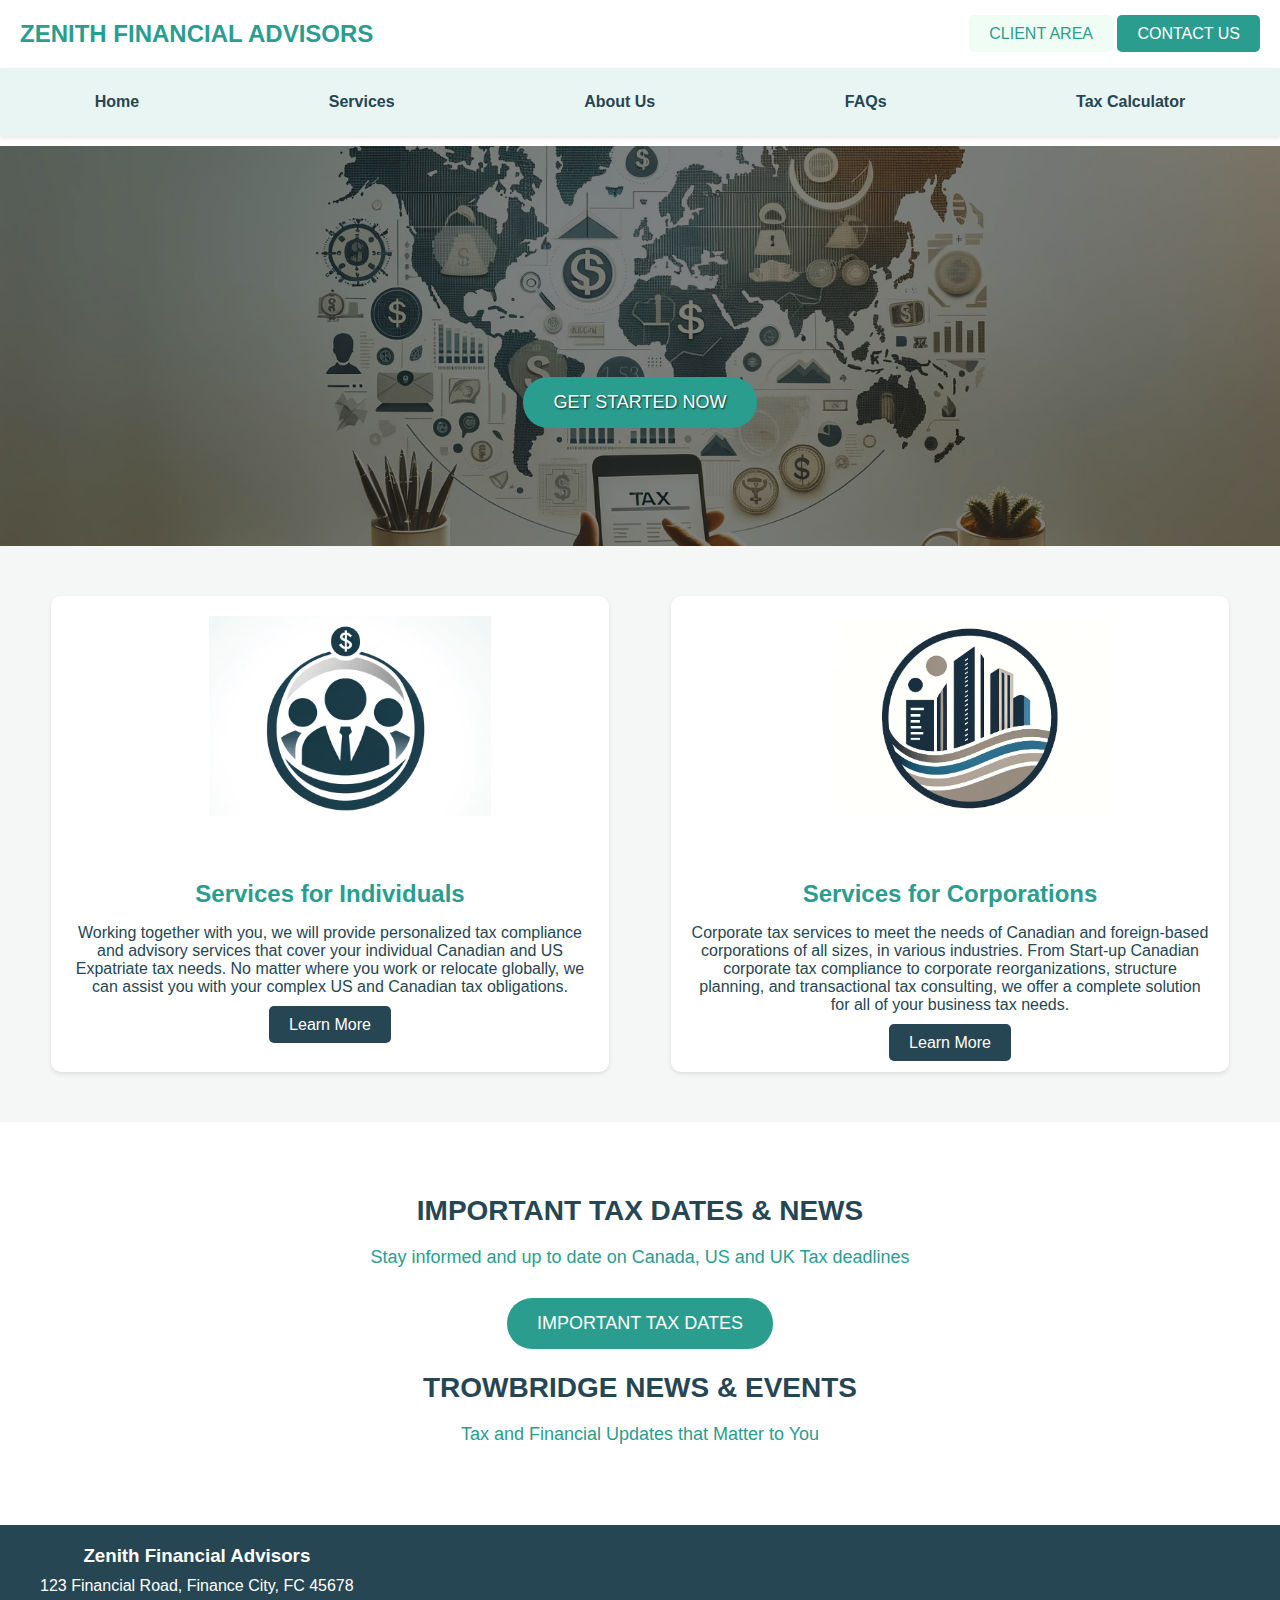
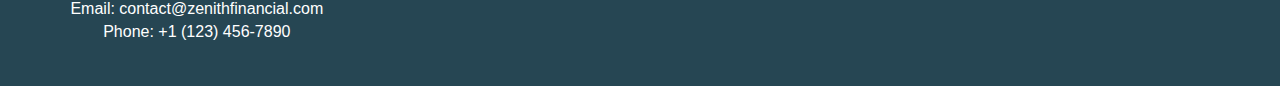
==== index.html @ e362892a "Initial Commit" ====
<!DOCTYPE html>
<html lang="en">
<head>
  <meta charset="UTF-8">
  <meta name="viewport" content="width=device-width, initial-scale=1.0">
  <title>Zenith Financial Advisors</title>
  <link rel="stylesheet" href="styles/main.css">
</head>
<body>
  <header class="header">
    <div class="container flex justify-between items-center">
      <div class="logo">ZENITH FINANCIAL ADVISORS</div>
      <div class="cta-buttons">
        <a href="client-area.html" class="btn btn-outline">CLIENT AREA</a>
        <a href="contact.html" class="btn btn-primary">CONTACT US</a>
      </div>
    </div>
    <nav class="menu">
      <a href="index.html" class="menu-item">Home</a>
      <a href="services.html" class="menu-item">Services</a>
      <a href="about.html" class="menu-item">About Us</a>
      <a href="faqs.html" class="menu-item">FAQs</a>
      <a href="tax-calculator.html" class="menu-item">Tax Calculator</a>
    </nav>
  </header>

  <main class="main-section">
    <img src="images/bannerImage.jpeg" alt="Banner" class="banner-image">
    <div class="banner-overlay"></div>
    <div class="banner-content">
      <h1 class="animated-text">International Tax. Simplified.</h1>
      <p>We take the complication out of tax.</p>
      <a href="contact.html" class="btn btn-large btn-catchy">GET STARTED NOW</a>
    </div>
  </main>

  <!-- Services Section -->
  <section id="services" class="services-section">
    <div class="service-box">
      <img src="images/logoIndividuals.png" alt="Zenith Financial Advisors Logo" class="service-logo">
      <div class="service-content">
        <h2>Services for Individuals</h2>
        <p>Working together with you, we will provide personalized tax compliance and advisory services that cover your individual Canadian and US Expatriate tax needs. No matter where you work or relocate globally, we can assist you with your complex US and Canadian tax obligations.</p>
        <a href="#learn-more" class="btn btn-learn-more">Learn More</a>
      </div>
    </div>
    <div class="service-box">
      <img src="images/logoCorporate.jpg" alt="Zenith Financial Advisors Logo" class="service-logo">
      <div class="service-content">
        <h2>Services for Corporations</h2>
        <p>Corporate tax services to meet the needs of Canadian and foreign-based corporations of all sizes, in various industries. From Start-up Canadian corporate tax compliance to corporate reorganizations, structure planning, and transactional tax consulting, we offer a complete solution for all of your business tax needs.</p>
        <a href="#learn-more" class="btn btn-learn-more">Learn More</a>
      </div>
    </div>
  </section>

  <!-- Updates Section -->
  <section class="updates-section">
    <h2>IMPORTANT TAX DATES & NEWS</h2>
    <p>Stay informed and up to date on Canada, US and UK Tax deadlines</p>
    <a href="#important-dates" class="btn btn-large btn-catchy">IMPORTANT TAX DATES</a>
    <h2>TROWBRIDGE NEWS & EVENTS</h2>
    <p>Tax and Financial Updates that Matter to You</p>
  </section>

  <!-- Footer Section -->
  <footer class="footer">
    <div class="container">
      <div class="footer-content">
        <h3>Zenith Financial Advisors</h3>
        <p>123 Financial Road, Finance City, FC 45678</p>
        <p>Email: contact@zenithfinancial.com</p>
        <p>Phone: +1 (123) 456-7890</p>
      </div>
    </div>
  </footer>

  <script src="scripts/main.js"></script>
</body>
</html>
---- styles/main.css ----
/* Main CSS for index.html */
body {
    font-family: 'Arial', sans-serif;
    margin: 0;
    padding: 0;
    box-sizing: border-box;
    background-color: #f4f7f6;
  }
  
  .container {
    display: flex;
    justify-content: space-between;
    align-items: center;
    padding: 20px;
  }
  
  .header {
    background: #ffffff;
    box-shadow: 0 2px 4px rgba(0, 0, 0, 0.1);
    padding-bottom: 10px;
  }
  
  .logo {
    font-size: 24px;
    font-weight: bold;
    color: #2a9d8f;
  }
  
  .menu {
    display: flex;
    justify-content: space-around;
    background: #e9f5f2;
    padding: 15px 0;
    box-shadow: 0 2px 4px rgba(0, 0, 0, 0.1);
  }
  
  .menu a {
    color: #264653;
    font-weight: bold;
    text-decoration: none;
    padding: 10px 20px;
    transition: color 0.3s, transform 0.3s;
  }
  
  .menu a:hover {
    color: #2a9d8f;
    transform: scale(1.1);
  }
  
  .cta-buttons .btn {
    padding: 10px 20px;
    border-radius: 5px;
    text-decoration: none;
    transition: background-color 0.3s;
  }
  
  .btn-outline {
    background: #f0fdf4;
    color: #2a9d8f;
  }
  
  .btn-outline:hover {
    background: #ccf4d5;
  }
  
  .btn-primary {
    background: #2a9d8f;
    color: white;
  }
  
  .btn-primary:hover {
    background: #21867a;
  }
  
  .main-section {
    position: relative;
    text-align: center;
    padding: 0;
    height: 400px; /* Set height for the banner section */
    background-color: #f4f7f6;
    display: flex;
    align-items: center;
    justify-content: center;
    overflow: hidden; /* Ensure the image isn't cropped */
  }
  
  .banner-image {
    position: absolute;
    top: 0;
    left: 0;
    width: 100%;
    height: 100%;
    object-fit: cover;
    z-index: 0;
  }
  
  .banner-overlay {
    position: absolute;
    top: 0;
    left: 0;
    width: 100%;
    height: 100%;
    background-color: rgba(0, 0, 0, 0.5); /* Semi-transparent overlay */
    z-index: 1;
  }
  
  .banner-content {
    position: relative;
    z-index: 2;
    padding: 20px;
    color: white;
    text-shadow: 1px 1px 2px rgba(0, 0, 0, 0.7); /* Add text shadow for better readability */
  }
  
  .banner-content h1 {
    font-size: 48px;
    margin: 0; /* Ensure no extra margin */
    opacity: 0; /* Start hidden */
    animation: fadeIn 2s forwards; /* Animate to visible */
  }
  
  .banner-content p {
    color: white;
    margin-top: 20px;
    margin-bottom: 20px; /* Ensure space between elements */
    opacity: 0; /* Start hidden */
    animation: fadeIn 2s 1s forwards; /* Animate to visible with delay */
  }
  
  .btn-large {
    padding: 15px 30px; /* Make the button smaller */
    font-size: 18px;    /* Decrease font size */
    border-radius: 25px; /* Makes the button oval */
    transition: transform 0.3s, box-shadow 0.3s;
    background: #2a9d8f; /* Prominent background */
    color: #ffffff; /* White text */
    display: inline-block; /* Ensure it displays as a block element */
    text-align: center; /* Center text */
  }
  
  .btn-large:hover {
    transform: scale(1.05);
    box-shadow: 0 10px 20px rgba(0, 0, 0, 0.2);
    background: #21867a; /* Darker green on hover */
  }
  
  .services-section {
    display: flex;
    justify-content: space-around;
    padding: 50px 20px;
    background-color: #f4f7f6;
  }
  
  .service-box {
    background: white;
    border-radius: 10px;
    box-shadow: 0 2px 4px rgba(0, 0, 0, 0.1);
    overflow: hidden;
    width: 45%;
    text-align: center;
  }
  
  .service-logo {
    width: 100%;
    height: 200px;
    object-fit: contain;
    padding: 20px;
  }
  
  .service-content {
    padding: 20px;
  }
  
  .service-content h2 {
    color: #2a9d8f;
    margin-bottom: 10px;
  }
  
  .service-content p {
    color: #264653;
    margin-bottom: 20px;
  }
  
  .btn-learn-more {
    background-color: #264653;
    color: #ffffff;
    padding: 10px 20px;
    border-radius: 5px;
    text-decoration: none;
    transition: background-color 0.3s;
  }
  
  .btn-learn-more:hover {
    background-color: #1d3e4b;
  }
  
  .updates-section {
    text-align: center;
    padding: 50px 20px;
    background-color: #ffffff;
  }
  
  .updates-section h2 {
    font-size: 28px;
    color: #264653;
    margin-bottom: 20px;
  }
  
  .updates-section p {
    color: #2a9d8f;
    font-size: 18px;
    margin-bottom: 30px;
  }
  
  .btn-catchy {
    background-color: #2a9d8f;
    color: #ffffff;
    padding: 15px 30px;
    border-radius: 25px;
    text-decoration: none;
    transition: background-color 0.3s;
  }
  
  .btn-catchy:hover {
    background-color: #21867a;
  }
  
  .footer {
    background-color: #264653;
    color: white;
    padding: 20px 0;
    text-align: center;
  }
  
  .footer .container {
    max-width: 1200px;
    margin: 0 auto;
    padding: 0 20px;
  }
  
  .footer-content {
    margin-bottom: 20px;
  }
  
  .footer-content h3 {
    margin-top: 0;
    margin-bottom: 10px;
  }
  
  .footer-content p {
    margin: 5px 0;
  }
  
  /* For animations */
  .menu a, .btn {
    transition: transform 0.3s, box-shadow 0.3s;
  }
  
  .menu a:hover, .btn:hover {
    transform: scale(1.05);
    box-shadow: 0 10px 20px rgba(0, 0, 0, 0.2);
  }
  
  /* Keyframes for fade-in animation */
  @keyframes fadeIn {
    to {
      opacity: 1;
    }
  }
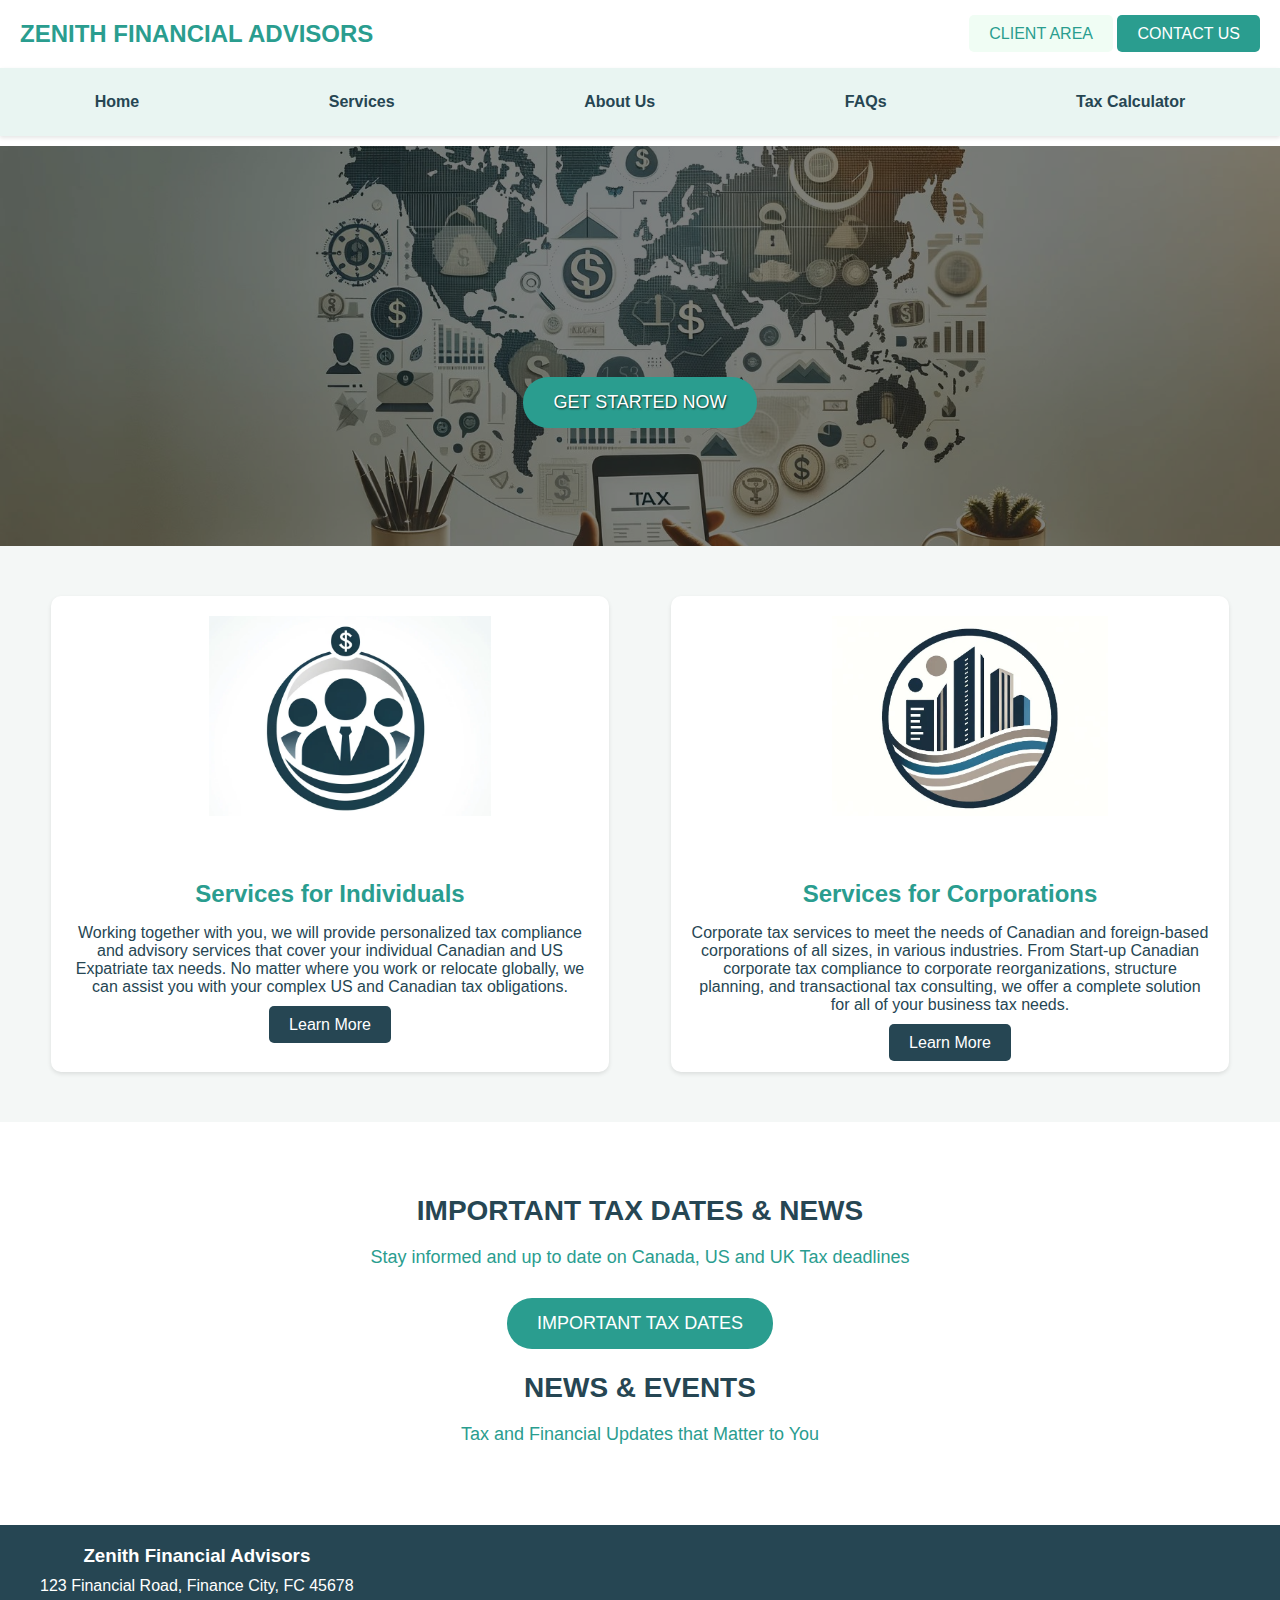
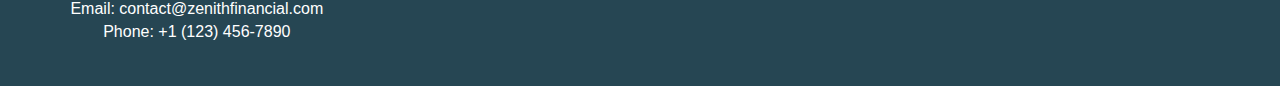
==== commit ef4f2735: "Update index.html" ====
--- a/index.html
+++ b/index.html
@@ -59,7 +59,7 @@
     <h2>IMPORTANT TAX DATES & NEWS</h2>
     <p>Stay informed and up to date on Canada, US and UK Tax deadlines</p>
     <a href="#important-dates" class="btn btn-large btn-catchy">IMPORTANT TAX DATES</a>
-    <h2>TROWBRIDGE NEWS & EVENTS</h2>
+    <h2>NEWS & EVENTS</h2>
     <p>Tax and Financial Updates that Matter to You</p>
   </section>
 
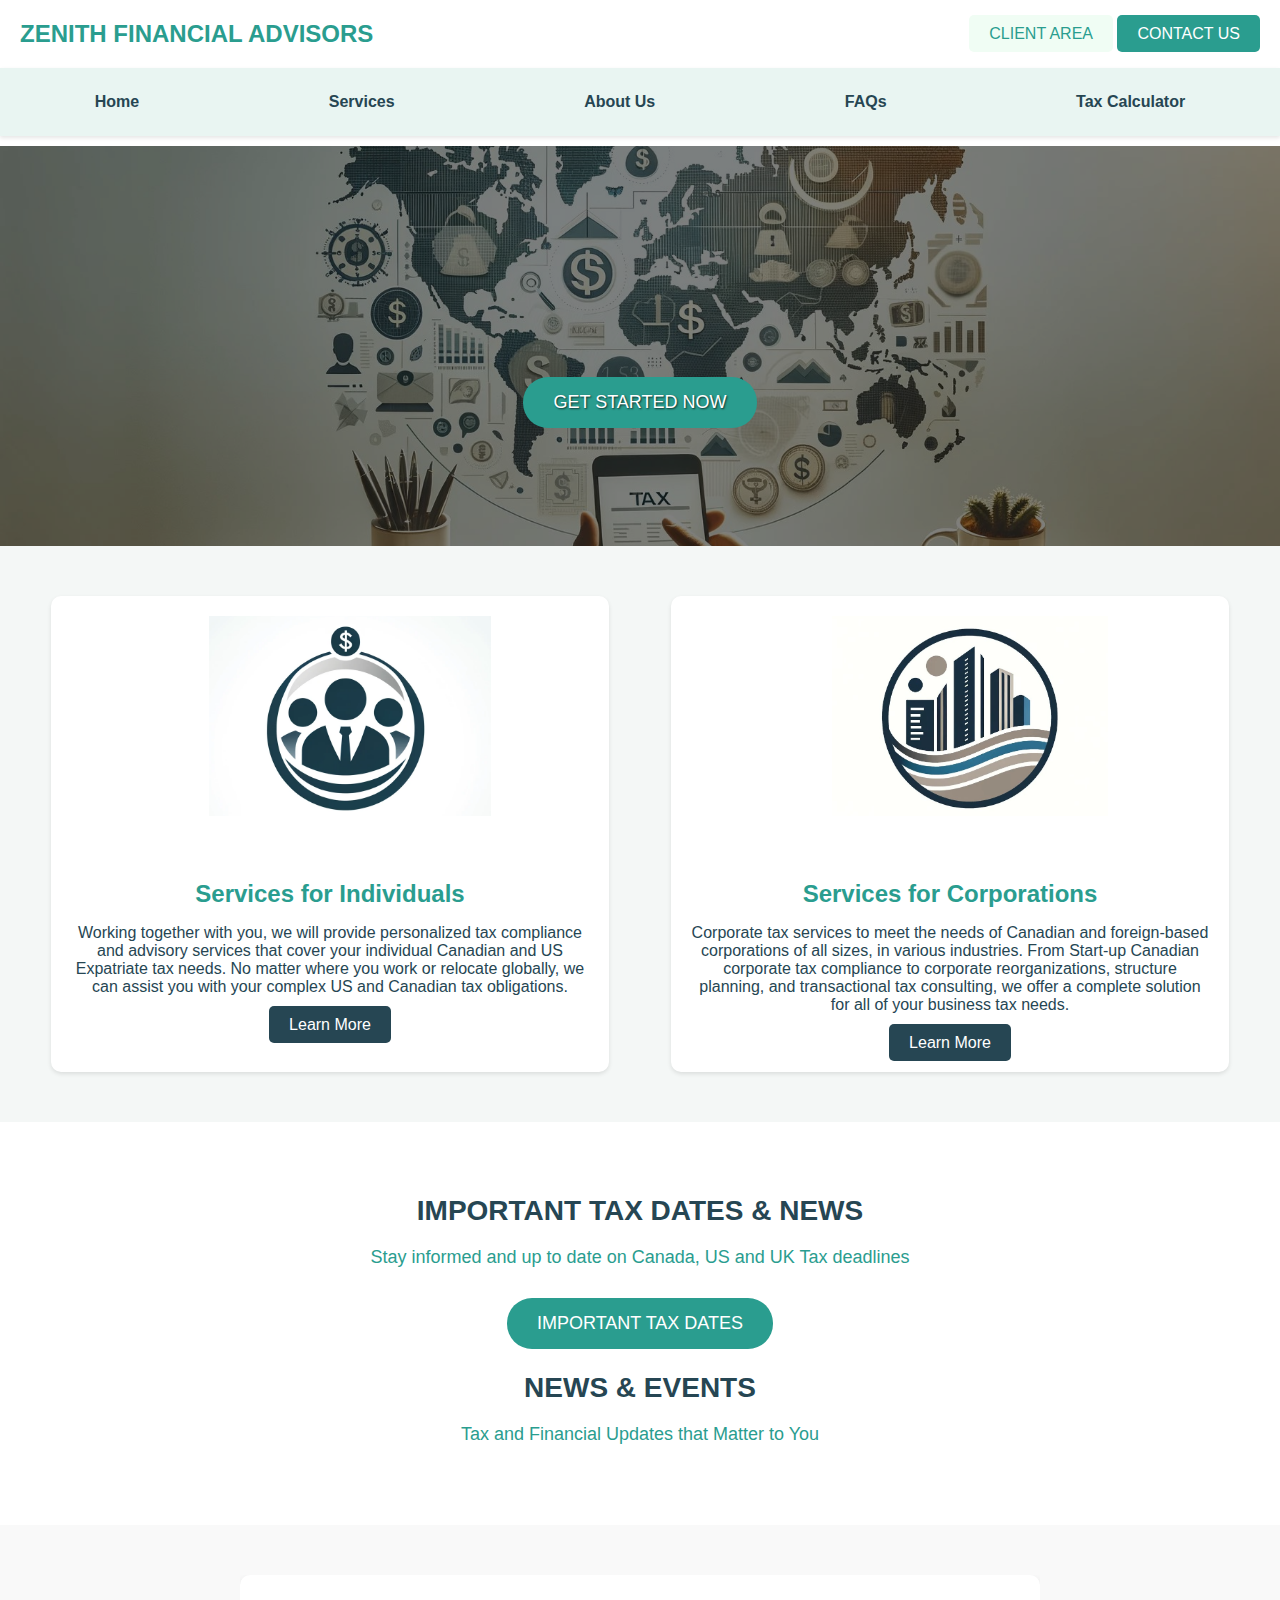
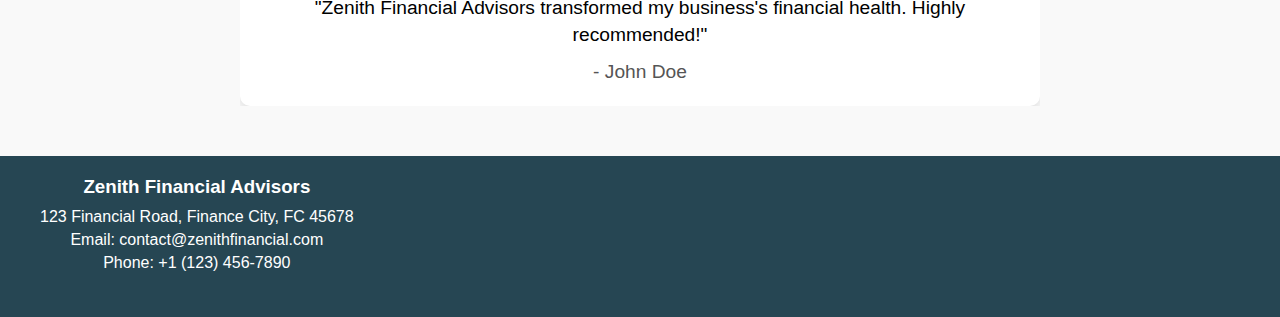
==== commit 415c2d24: "Update content" ====
--- a/index.html
+++ b/index.html
@@ -5,6 +5,7 @@
   <meta name="viewport" content="width=device-width, initial-scale=1.0">
   <title>Zenith Financial Advisors</title>
   <link rel="stylesheet" href="styles/main.css">
+  <link rel="stylesheet" href="styles/testimonial.css">
 </head>
 <body>
   <header class="header">
@@ -28,8 +29,8 @@
     <img src="images/bannerImage.jpeg" alt="Banner" class="banner-image">
     <div class="banner-overlay"></div>
     <div class="banner-content">
-      <h1 class="animated-text">International Tax. Simplified.</h1>
-      <p>We take the complication out of tax.</p>
+      <h1 class="animated-text">Global Tax Optimization - <span class="smaller-text">"Making Taxes Less Taxing"</span></h1>
+      <p>Master global taxes effortlessly with our intuitive platform. Simplifying complexity, maximizing opportunities.</p>
       <a href="contact.html" class="btn btn-large btn-catchy">GET STARTED NOW</a>
     </div>
   </main>
@@ -41,7 +42,7 @@
       <div class="service-content">
         <h2>Services for Individuals</h2>
         <p>Working together with you, we will provide personalized tax compliance and advisory services that cover your individual Canadian and US Expatriate tax needs. No matter where you work or relocate globally, we can assist you with your complex US and Canadian tax obligations.</p>
-        <a href="#learn-more" class="btn btn-learn-more">Learn More</a>
+        <a href="contact.html" class="btn btn-learn-more">Learn More</a>
       </div>
     </div>
     <div class="service-box">
@@ -49,7 +50,7 @@
       <div class="service-content">
         <h2>Services for Corporations</h2>
         <p>Corporate tax services to meet the needs of Canadian and foreign-based corporations of all sizes, in various industries. From Start-up Canadian corporate tax compliance to corporate reorganizations, structure planning, and transactional tax consulting, we offer a complete solution for all of your business tax needs.</p>
-        <a href="#learn-more" class="btn btn-learn-more">Learn More</a>
+        <a href="contact.html" class="btn btn-learn-more">Learn More</a>
       </div>
     </div>
   </section>
@@ -63,6 +64,23 @@
     <p>Tax and Financial Updates that Matter to You</p>
   </section>
 
+  <div id="testimonial-section"></div>
+    <script src="scripts/testimonial.js"></script>
+
+    <script>
+        document.addEventListener("DOMContentLoaded", function() {
+            fetch('partials/testimonial.html')
+                .then(response => {
+                    if (!response.ok) throw new Error('Network response was not ok.');
+                    return response.text();
+                })
+                .then(data => {
+                    document.getElementById('testimonial-section').innerHTML = data;
+                })
+                .catch(error => console.error('Error loading testimonial:', error));
+        });
+    </script>
+
   <!-- Footer Section -->
   <footer class="footer">
     <div class="container">
@@ -75,6 +93,7 @@
     </div>
   </footer>
 
+
   <script src="scripts/main.js"></script>
 </body>
 </html>
--- a/styles/main.css
+++ b/styles/main.css
@@ -13,6 +13,12 @@
     align-items: center;
     padding: 20px;
   }
+
+  .smaller-text {
+    font-size: 0.5em;
+    color: #f0fdf4;
+}
+
   
   .header {
     background: #ffffff;
@@ -103,6 +109,8 @@
     background-color: rgba(0, 0, 0, 0.5); /* Semi-transparent overlay */
     z-index: 1;
   }
+
+  
   
   .banner-content {
     position: relative;
@@ -118,6 +126,28 @@
     opacity: 0; /* Start hidden */
     animation: fadeIn 2s forwards; /* Animate to visible */
   }
+
+  .testimonial-slider {
+    position: relative;
+    width: 100%;
+    overflow: hidden;
+}
+
+.slide {
+    display: none;
+    padding: 20px;
+    text-align: center;
+}
+
+.slide.active {
+    display: block;
+}
+
+@keyframes fade {
+    from { opacity: 0.4 }
+    to { opacity: 1 }
+}
+
   
   .banner-content p {
     color: white;
--- a/styles/testimonial.css
+++ b/styles/testimonial.css
@@ -0,0 +1,38 @@
+/* Testimonial Styles */
+.testimonial-section {
+  background: #f9f9f9;
+  padding: 50px 0;
+  text-align: center;
+}
+
+.testimonial-slider {
+  position: relative;
+  max-width: 800px;
+  margin: auto;
+  overflow: hidden;
+}
+
+.slide {
+  display: none;
+  padding: 20px;
+  box-shadow: 0 4px 8px rgba(0,0,0,0.1);
+  background: #fff;
+  border-radius: 10px;
+}
+
+.slide.active {
+  display: block;
+}
+
+blockquote {
+  font-size: 1.2em;
+  line-height: 1.4em;
+  margin: 0;
+}
+
+cite {
+  display: block;
+  margin-top: 10px;
+  font-style: normal;
+  color: #555;
+}
